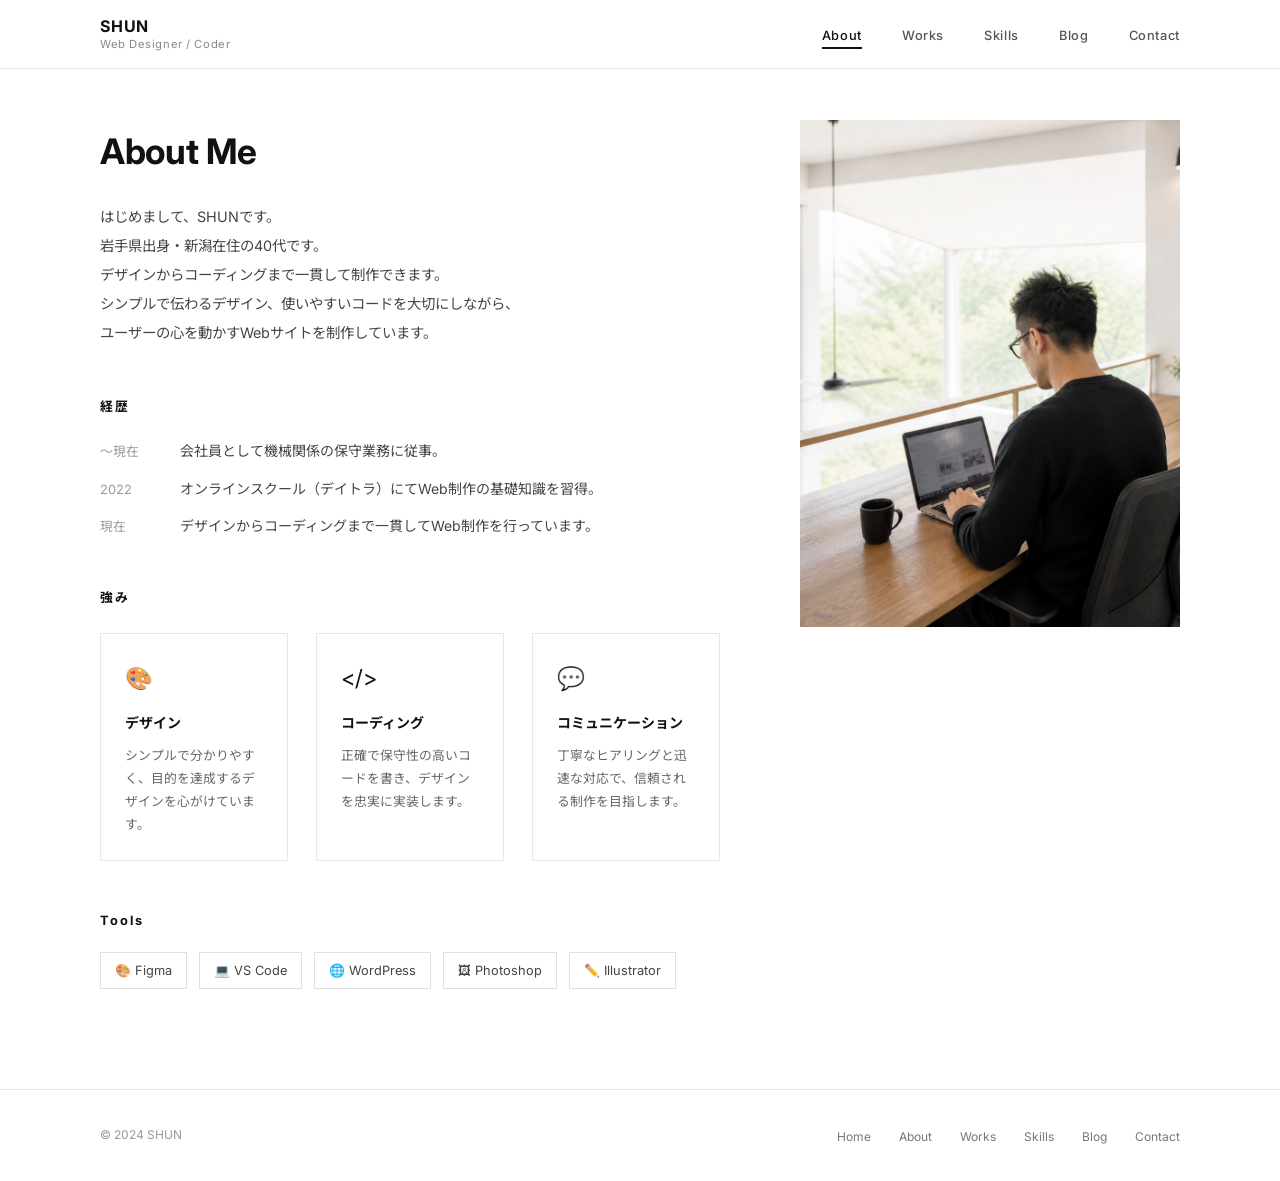
==== about.html @ 6f205052 "Initial commit: ポートフォリオサイト初回アップロード" ====
<!DOCTYPE html>
<html lang="ja">
<head>
  <meta charset="UTF-8">
  <meta name="viewport" content="width=device-width, initial-scale=1.0">
  <title>About | SHUN</title>
  <link rel="stylesheet" href="css/style.css">
</head>
<body>

  <!-- ナビゲーション -->
  <header>
    <nav>
      <a href="index.html" class="nav-logo">
        <span class="nav-logo-name">SHUN</span>
        <span class="nav-logo-sub">Web Designer / Coder</span>
      </a>
      <ul class="nav-links">
        <li><a href="about.html" class="active">About</a></li>
        <li><a href="works.html">Works</a></li>
        <li><a href="skills.html">Skills</a></li>
        <li><a href="blog.html">Blog</a></li>
        <li><a href="contact.html">Contact</a></li>
      </ul>
      <button class="hamburger" id="hamburger" aria-label="メニューを開く">
        <span></span><span></span><span></span>
      </button>
    </nav>
  </header>
  <div class="mobile-nav-overlay" id="mobile-nav-overlay"></div>
  <nav class="mobile-nav" id="mobile-nav">
    <ul>
      <li><a href="about.html" class="active">About</a></li>
      <li><a href="works.html">Works</a></li>
      <li><a href="skills.html">Skills</a></li>
      <li><a href="blog.html">Blog</a></li>
      <li><a href="contact.html">Contact</a></li>
    </ul>
  </nav>

  <!-- About -->
  <main class="about-page">
    <div class="container">
      <div class="about-grid">

        <!-- メインコンテンツ（左） -->
        <div class="about-main">
          <h1 class="section-title">About Me</h1>
          <p class="about-intro">
            はじめまして、SHUNです。<br>
            岩手県出身・新潟在住の40代です。<br>
            デザインからコーディングまで一貫して制作できます。<br>
            シンプルで伝わるデザイン、使いやすいコードを大切にしながら、<br>
            ユーザーの心を動かすWebサイトを制作しています。
          </p>

          <!-- 経歴 -->
          <div class="about-career">
            <h3>経歴</h3>
            <ul class="career-list">
              <li class="career-item">
                <span class="career-year">〜現在</span>
                <span class="career-desc">会社員として機械関係の保守業務に従事。</span>
              </li>
              <li class="career-item">
                <span class="career-year">2022</span>
                <span class="career-desc">オンラインスクール（デイトラ）にてWeb制作の基礎知識を習得。</span>
              </li>
              <li class="career-item">
                <span class="career-year">現在</span>
                <span class="career-desc">デザインからコーディングまで一貫してWeb制作を行っています。</span>
              </li>
            </ul>
          </div>

          <!-- 強み -->
          <div class="about-strengths">
            <h3>強み</h3>
            <div class="strengths-grid">
              <div class="strength-item">
                <div class="strength-icon">🎨</div>
                <h4>デザイン</h4>
                <p>シンプルで分かりやすく、目的を達成するデザインを心がけています。</p>
              </div>
              <div class="strength-item">
                <div class="strength-icon">&lt;/&gt;</div>
                <h4>コーディング</h4>
                <p>正確で保守性の高いコードを書き、デザインを忠実に実装します。</p>
              </div>
              <div class="strength-item">
                <div class="strength-icon">💬</div>
                <h4>コミュニケーション</h4>
                <p>丁寧なヒアリングと迅速な対応で、信頼される制作を目指します。</p>
              </div>
            </div>
          </div>

          <!-- Tools -->
          <div class="about-tools">
            <h3>Tools</h3>
            <div class="tools-list">
              <span class="tool-tag">🎨 Figma</span>
              <span class="tool-tag">💻 VS Code</span>
              <span class="tool-tag">🌐 WordPress</span>
              <span class="tool-tag">🖼 Photoshop</span>
              <span class="tool-tag">✏️ Illustrator</span>
            </div>
          </div>
        </div>

        <!-- プロフィール写真（右） -->
        <div class="about-side">
          <!-- images/profile.jpg を用意してください -->
          <img src="images/profile.png" alt="SHUN">
        </div>

      </div>
    </div>
  </main>

  <!-- フッター -->
  <footer>
    <div class="footer-inner">
      <p class="footer-copy">&copy; 2024 SHUN</p>
      <ul class="footer-links">
        <li><a href="index.html">Home</a></li>
        <li><a href="about.html">About</a></li>
        <li><a href="works.html">Works</a></li>
        <li><a href="skills.html">Skills</a></li>
        <li><a href="blog.html">Blog</a></li>
        <li><a href="contact.html">Contact</a></li>
      </ul>
    </div>
  </footer>

  <script src="js/main.js"></script>
</body>
</html>
---- css/style.css ----
/* ========================================
   Google Fonts
======================================== */
@import url('https://fonts.googleapis.com/css2?family=Inter:wght@400;500;600;700&family=Noto+Sans+JP:wght@400;500;700&display=swap');

/* ========================================
   Reset & Base
======================================== */
*, *::before, *::after {
  margin: 0;
  padding: 0;
  box-sizing: border-box;
}

html {
  scroll-behavior: smooth;
}

body {
  font-family: 'Inter', 'Noto Sans JP', sans-serif;
  background-color: #fff;
  color: #111;
  line-height: 1.8;
  font-size: 15px;
}

img {
  max-width: 100%;
  height: auto;
  display: block;
}

a {
  color: inherit;
  text-decoration: none;
}

ul { list-style: none; }

/* ========================================
   共通レイアウト
======================================== */
.container {
  max-width: 1160px;
  margin: 0 auto;
  padding: 0 40px;
}

.section-heading {
  font-size: 0.7rem;
  font-weight: 700;
  letter-spacing: 0.2em;
  color: #111;
  margin-bottom: 12px;
}

.section-title {
  font-size: 2.2rem;
  font-weight: 700;
  letter-spacing: -0.01em;
  margin-bottom: 12px;
}

.section-desc {
  font-size: 0.875rem;
  color: #666;
  margin-bottom: 48px;
}

/* ========================================
   ボタン
======================================== */
.btn {
  display: inline-flex;
  align-items: center;
  gap: 8px;
  padding: 12px 28px;
  border: 1px solid #111;
  color: #111;
  font-size: 0.8rem;
  font-weight: 500;
  letter-spacing: 0.05em;
  transition: background-color 0.25s, color 0.25s;
  cursor: pointer;
  background: transparent;
  font-family: inherit;
}

.btn:hover {
  background-color: #111;
  color: #fff;
}

.btn-dark {
  background-color: #111;
  color: #fff;
}

.btn-dark:hover {
  background-color: #333;
  color: #fff;
}

.btn-link {
  display: inline-flex;
  align-items: center;
  gap: 6px;
  font-size: 0.875rem;
  font-weight: 500;
  border-bottom: 1px solid #111;
  padding-bottom: 2px;
  transition: opacity 0.2s;
}

.btn-link:hover { opacity: 0.6; }

/* ========================================
   ナビゲーション
======================================== */
header {
  position: fixed;
  top: 0;
  left: 0;
  width: 100%;
  z-index: 100;
  background-color: #fff;
  border-bottom: 1px solid #e8e8e8;
}

nav {
  display: flex;
  justify-content: space-between;
  align-items: center;
  height: 68px;
  max-width: 1160px;
  margin: 0 auto;
  padding: 0 40px;
}

.nav-logo {
  display: flex;
  flex-direction: column;
  line-height: 1.3;
}

.nav-logo-name {
  font-size: 1rem;
  font-weight: 700;
  letter-spacing: 0.05em;
}

.nav-logo-sub {
  font-size: 0.7rem;
  color: #888;
  letter-spacing: 0.05em;
}

.nav-links {
  display: flex;
  gap: 40px;
}

.nav-links a {
  font-size: 0.8rem;
  font-weight: 500;
  letter-spacing: 0.05em;
  color: #555;
  padding-bottom: 4px;
  border-bottom: 2px solid transparent;
  transition: color 0.2s, border-color 0.2s;
}

.nav-links a:hover,
.nav-links a.active {
  color: #111;
  border-bottom-color: #111;
}

/* ========================================
   フッター
======================================== */
footer {
  border-top: 1px solid #e8e8e8;
  padding: 32px 0;
}

.footer-inner {
  display: flex;
  justify-content: space-between;
  align-items: center;
  max-width: 1160px;
  margin: 0 auto;
  padding: 0 40px;
}

.footer-copy {
  font-size: 0.75rem;
  color: #999;
}

.footer-links {
  display: flex;
  gap: 28px;
}

.footer-links a {
  font-size: 0.75rem;
  color: #777;
  transition: color 0.2s;
}

.footer-links a:hover { color: #111; }

/* ========================================
   Home - Hero
======================================== */
.hero {
  padding-top: 68px;
  display: grid;
  grid-template-columns: 1fr 1fr;
  min-height: 100vh;
}

.hero-content {
  display: flex;
  flex-direction: column;
  justify-content: center;
  padding: 80px 60px 80px 80px;
  width: 100%;
}

.hero-title {
  font-size: clamp(2rem, 3.5vw, 3rem);
  font-weight: 700;
  line-height: 1.25;
  letter-spacing: -0.02em;
  margin-bottom: 24px;
}

.hero-desc {
  font-size: 0.9rem;
  color: #555;
  line-height: 1.9;
  margin-bottom: 40px;
}

.hero-image {
  background-color: #f0f0f0;
  overflow: hidden;
}

.hero-image img {
  width: 100%;
  height: 100%;
  object-fit: cover;
}

/* Home - About Preview */
.home-about {
  padding: 100px 0;
  border-top: 1px solid #e8e8e8;
}

.home-about-inner {
  display: grid;
  grid-template-columns: 1fr 1fr;
  gap: 80px;
  align-items: center;
}

.home-about-text .section-heading {
  margin-bottom: 20px;
}

.home-about-text p {
  font-size: 0.9rem;
  color: #444;
  line-height: 2;
  margin-bottom: 16px;
}

.home-about-text .btn-link {
  margin-top: 8px;
}

.home-about-image img {
  width: 100%;
  height: 340px;
  object-fit: cover;
  background-color: #e8e8e8;
}

/* ========================================
   About
======================================== */
.about-page {
  padding: 120px 0 100px;
}

.about-grid {
  display: grid;
  grid-template-columns: 1fr 380px;
  gap: 80px;
  align-items: start;
}

.about-main .section-title {
  margin-bottom: 20px;
}

.about-intro {
  font-size: 0.9rem;
  color: #444;
  line-height: 2;
  margin-bottom: 48px;
}

/* 経歴 */
.about-career h3 {
  font-size: 0.8rem;
  font-weight: 700;
  letter-spacing: 0.15em;
  margin-bottom: 20px;
  color: #111;
}

.career-list {
  display: flex;
  flex-direction: column;
  gap: 12px;
  margin-bottom: 48px;
}

.career-item {
  display: grid;
  grid-template-columns: 60px 1fr;
  gap: 20px;
  font-size: 0.875rem;
}

.career-year {
  color: #999;
  font-size: 0.8rem;
  padding-top: 2px;
}

.career-desc { color: #444; }

/* 強み */
.about-strengths h3 {
  font-size: 0.8rem;
  font-weight: 700;
  letter-spacing: 0.15em;
  margin-bottom: 24px;
  color: #111;
}

.strengths-grid {
  display: grid;
  grid-template-columns: repeat(3, 1fr);
  gap: 28px;
  margin-bottom: 48px;
}

.strength-item {
  padding: 24px;
  border: 1px solid #e8e8e8;
}

.strength-icon {
  font-size: 1.4rem;
  margin-bottom: 12px;
}

.strength-item h4 {
  font-size: 0.875rem;
  font-weight: 700;
  margin-bottom: 8px;
}

.strength-item p {
  font-size: 0.8rem;
  color: #666;
  line-height: 1.8;
}

/* Tools */
.about-tools h3 {
  font-size: 0.8rem;
  font-weight: 700;
  letter-spacing: 0.15em;
  margin-bottom: 20px;
  color: #111;
}

.tools-list {
  display: flex;
  flex-wrap: wrap;
  gap: 12px;
}

.tool-tag {
  display: inline-flex;
  align-items: center;
  gap: 6px;
  padding: 6px 14px;
  border: 1px solid #e0e0e0;
  font-size: 0.8rem;
  color: #444;
}

/* About サイド写真 */
.about-side img {
  width: 100%;
  aspect-ratio: 3 / 4;
  object-fit: cover;
  background-color: #e8e8e8;
}

/* ========================================
   Works
======================================== */
.works-page {
  padding: 120px 0 100px;
}

.works-page .section-title {
  margin-bottom: 6px;
}

/* フィルタータブ */
.works-filter {
  display: flex;
  gap: 0;
  margin-bottom: 48px;
  border-bottom: 1px solid #e8e8e8;
}

.filter-btn {
  padding: 10px 24px;
  font-size: 0.8rem;
  font-weight: 500;
  color: #888;
  background: none;
  border: none;
  border-bottom: 2px solid transparent;
  cursor: pointer;
  transition: color 0.2s, border-color 0.2s;
  margin-bottom: -1px;
  font-family: inherit;
}

.filter-btn:hover,
.filter-btn.active {
  color: #111;
  border-bottom-color: #111;
}

/* Works グリッド */
.works-grid {
  display: grid;
  grid-template-columns: repeat(3, 1fr);
  gap: 32px;
  margin-bottom: 56px;
}

.work-item {
  cursor: pointer;
}

.work-item[data-hidden="true"] {
  display: none;
}

.work-thumb {
  position: relative;
  overflow: hidden;
  background-color: #f0f0f0;
  margin-bottom: 16px;
}

.work-thumb img {
  width: 100%;
  aspect-ratio: 4 / 3;
  object-fit: cover;
  transition: transform 0.4s ease;
}

.work-item:hover .work-thumb img {
  transform: scale(1.04);
}

.work-info h3 {
  font-size: 0.95rem;
  font-weight: 700;
  margin-bottom: 4px;
}

.work-info p {
  font-size: 0.78rem;
  color: #888;
  letter-spacing: 0.05em;
}

.work-link {
  display: inline-block;
  margin-top: 8px;
  font-size: 0.78rem;
  color: #111;
  border-bottom: 1px solid #111;
  padding-bottom: 1px;
  transition: opacity 0.2s;
}

.work-link:hover { opacity: 0.5; }

.works-more {
  text-align: center;
}

/* ========================================
   Skills
======================================== */
.skills-page {
  padding: 120px 0 100px;
}

.skills-grid {
  display: grid;
  grid-template-columns: 1fr 1fr;
  gap: 80px;
  align-items: start;
}

/* スキルバー */
.skills-main .section-title { margin-bottom: 8px; }
.skills-main .section-desc { margin-bottom: 40px; }

.skill-list {
  display: flex;
  flex-direction: column;
  gap: 24px;
}

.skill-row {
  display: grid;
  grid-template-columns: 160px 1fr 36px;
  align-items: center;
  gap: 16px;
}

.skill-name {
  font-size: 0.875rem;
  color: #333;
}

.skill-bar {
  height: 3px;
  background-color: #e8e8e8;
  border-radius: 2px;
  overflow: hidden;
}

.skill-bar-fill {
  height: 100%;
  background-color: #111;
  border-radius: 2px;
  width: 0;
  transition: width 1.2s ease;
}

.skill-pct {
  font-size: 0.78rem;
  color: #999;
  text-align: right;
}

/* その他スキル */
.skills-side .section-desc { margin-bottom: 24px; }

.skills-side h3 {
  font-size: 0.78rem;
  font-weight: 700;
  letter-spacing: 0.15em;
  color: #111;
  margin-bottom: 16px;
}

.skill-tags {
  display: flex;
  flex-wrap: wrap;
  gap: 10px;
  margin-bottom: 40px;
}

.skill-tag {
  padding: 6px 14px;
  border: 1px solid #e0e0e0;
  font-size: 0.78rem;
  color: #555;
  border-radius: 2px;
}

.skills-side-image img {
  width: 100%;
  height: 280px;
  object-fit: cover;
  background-color: #e8e8e8;
}

/* ========================================
   Blog
======================================== */
.blog-page {
  padding: 120px 0 100px;
}

.blog-list {
  display: flex;
  flex-direction: column;
  gap: 0;
  margin-bottom: 56px;
}

.blog-item {
  display: grid;
  grid-template-columns: 200px 1fr;
  gap: 32px;
  padding: 36px 0;
  border-bottom: 1px solid #e8e8e8;
  align-items: center;
}

.blog-item:first-child {
  border-top: 1px solid #e8e8e8;
}

.blog-thumb img {
  width: 200px;
  height: 130px;
  object-fit: cover;
  background-color: #e8e8e8;
  transition: opacity 0.3s;
}

.blog-item:hover .blog-thumb img {
  opacity: 0.8;
}

.blog-date {
  font-size: 0.78rem;
  color: #999;
  letter-spacing: 0.05em;
  margin-bottom: 10px;
}

.blog-title {
  font-size: 1.05rem;
  font-weight: 700;
  line-height: 1.5;
  margin-bottom: 10px;
  transition: opacity 0.2s;
}

.blog-item:hover .blog-title {
  opacity: 0.6;
}

.blog-excerpt {
  font-size: 0.85rem;
  color: #666;
  line-height: 1.8;
  margin-bottom: 12px;
}

.blog-cat {
  display: inline-block;
  font-size: 0.72rem;
  letter-spacing: 0.1em;
  color: #888;
  border: 1px solid #ddd;
  padding: 2px 10px;
}

.blog-more {
  text-align: center;
}

/* ========================================
   Contact
======================================== */
.contact-page {
  padding: 120px 0 100px;
}

.contact-grid {
  display: grid;
  grid-template-columns: 1fr 360px;
  gap: 80px;
  align-items: start;
}

/* フォーム */
.contact-main .section-title { margin-bottom: 6px; }
.contact-main .section-desc { margin-bottom: 40px; }

.contact-form {
  display: flex;
  flex-direction: column;
  gap: 28px;
}

.form-row {
  display: flex;
  flex-direction: column;
  gap: 6px;
}

.form-row label {
  font-size: 0.78rem;
  font-weight: 600;
  letter-spacing: 0.08em;
  color: #555;
}

.form-row input,
.form-row textarea {
  width: 100%;
  padding: 12px 14px;
  border: 1px solid #e0e0e0;
  background: #fafafa;
  font-family: inherit;
  font-size: 0.875rem;
  color: #111;
  outline: none;
  transition: border-color 0.25s, background 0.25s;
  border-radius: 2px;
}

.form-row input::placeholder,
.form-row textarea::placeholder {
  color: #bbb;
}

.form-row input:focus,
.form-row textarea:focus {
  border-color: #111;
  background: #fff;
}

.form-row textarea {
  min-height: 140px;
  resize: vertical;
}

.contact-form .btn-dark {
  align-self: flex-start;
  padding: 14px 40px;
  font-size: 0.875rem;
  letter-spacing: 0.05em;
  border: none;
}

/* Contact サイド */
.contact-side {
  padding-top: 16px;
}

.contact-sns {
  margin-bottom: 40px;
}

.contact-sns h3 {
  font-size: 0.78rem;
  font-weight: 700;
  letter-spacing: 0.15em;
  color: #111;
  margin-bottom: 16px;
}

.sns-icons {
  display: flex;
  gap: 16px;
}

.sns-icon {
  width: 40px;
  height: 40px;
  border: 1px solid #e0e0e0;
  display: flex;
  align-items: center;
  justify-content: center;
  font-size: 1rem;
  color: #444;
  transition: background 0.2s, color 0.2s, border-color 0.2s;
}

.sns-icon:hover {
  background: #111;
  color: #fff;
  border-color: #111;
}

.contact-email {
  margin-bottom: 40px;
}

.contact-email h3 {
  font-size: 0.78rem;
  font-weight: 700;
  letter-spacing: 0.15em;
  color: #111;
  margin-bottom: 10px;
}

.contact-email a {
  font-size: 0.9rem;
  color: #333;
  border-bottom: 1px solid #ddd;
  padding-bottom: 2px;
  transition: border-color 0.2s;
}

.contact-email a:hover {
  border-color: #111;
}

.contact-side-image img {
  width: 100%;
  height: 260px;
  object-fit: cover;
  background-color: #e8e8e8;
}

/* ========================================
   レスポンシブ
======================================== */
@media (max-width: 900px) {
  .hero {
    grid-template-columns: 1fr;
  }

  .hero-content {
    margin: 0;
    padding: 100px 24px 60px;
    max-width: 100%;
  }

  .hero-image {
    height: 340px;
  }

  .home-about-inner {
    grid-template-columns: 1fr;
    gap: 48px;
  }

  .about-grid {
    grid-template-columns: 1fr;
  }

  .about-side { order: -1; }
  .about-side img { aspect-ratio: 16 / 9; }

  .strengths-grid {
    grid-template-columns: 1fr;
  }

  .works-grid {
    grid-template-columns: repeat(2, 1fr);
  }

  .skills-grid {
    grid-template-columns: 1fr;
  }

  .contact-grid {
    grid-template-columns: 1fr;
  }

  .skill-row {
    grid-template-columns: 130px 1fr 36px;
  }
}

@media (max-width: 640px) {
  .container { padding: 0 20px; }
  nav { padding: 0 20px; }
  .nav-links { display: none; }
  .footer-inner { flex-direction: column; gap: 16px; text-align: center; }
  .footer-links { flex-wrap: wrap; justify-content: center; gap: 16px; }
  .works-grid { grid-template-columns: 1fr; }
  .blog-item { grid-template-columns: 1fr; }
  .blog-thumb img { width: 100%; height: 200px; }
  .section-title { font-size: 1.8rem; }
}

/* ========================================
   ハンバーガーメニュー
======================================== */
.hamburger {
  display: none;
  flex-direction: column;
  justify-content: center;
  gap: 5px;
  width: 36px;
  height: 36px;
  background: none;
  border: none;
  cursor: pointer;
  padding: 4px;
  z-index: 200;
}

.hamburger span {
  display: block;
  width: 100%;
  height: 2px;
  background-color: #111;
  transition: transform 0.3s, opacity 0.3s;
  transform-origin: center;
}

/* × に変化 */
.hamburger.is-open span:nth-child(1) {
  transform: translateY(7px) rotate(45deg);
}
.hamburger.is-open span:nth-child(2) {
  opacity: 0;
}
.hamburger.is-open span:nth-child(3) {
  transform: translateY(-7px) rotate(-45deg);
}

/* モバイルメニュー（右から出るドロワー） */
.mobile-nav-overlay {
  display: none;
  position: fixed;
  inset: 0;
  z-index: 98;
  background: transparent;
  pointer-events: none;
}

.mobile-nav-overlay.is-open {
  pointer-events: auto;
}

.mobile-nav {
  display: none;
  position: fixed;
  top: 0;
  left: 10%;
  width: 90%;
  height: 100%;
  background-color: #fdfbee;
  z-index: 99;
  padding: 100px 32px 40px;
  transform: translateX(100%);
  transition: transform 0.35s ease;
  pointer-events: none;
  overflow-y: auto;
  box-shadow: -4px 0 24px rgba(0, 0, 0, 0.08);
}

.mobile-nav.is-open {
  transform: translateX(0);
  pointer-events: auto;
}

.mobile-nav ul {
  display: flex;
  flex-direction: column;
}

.mobile-nav a {
  display: block;
  padding: 18px 0;
  font-size: 1.1rem;
  font-weight: 600;
  color: #333;
  letter-spacing: 0.08em;
  border-bottom: 1px solid #ede9d0;
  transition: color 0.2s;
}

.mobile-nav a:last-child {
  border-bottom: none;
}

.mobile-nav a:hover,
.mobile-nav a.active {
  color: #111;
}

/* スクロール禁止 */
body.menu-open {
  overflow: hidden;
}

@media (max-width: 640px) {
  .hamburger {
    display: flex;
  }
  .mobile-nav {
    display: block;
  }
  .mobile-nav-overlay {
    display: block;
  }
}
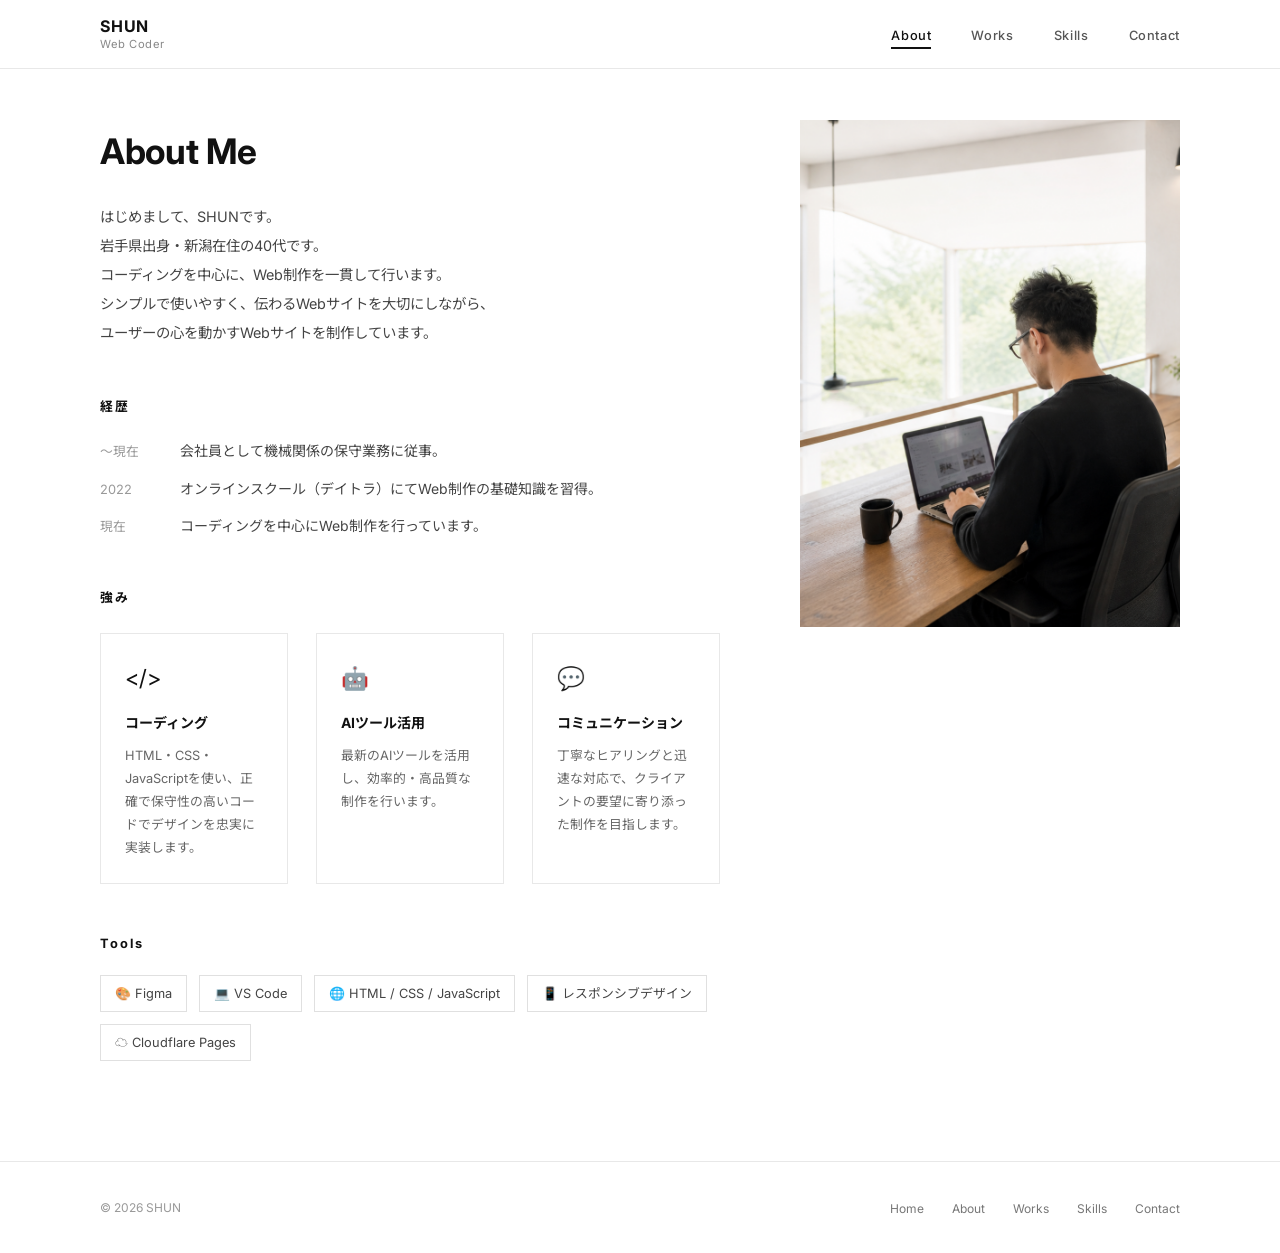
==== commit 6c8d8feb: "About/Skills内容を更新、サンプル作品(work_1, work_2)を追加 - AboutのToolsからPhotoshop/Illustratorを削除しHTML/CSS/JS等に変更 " ====
--- a/about.html
+++ b/about.html
@@ -13,13 +13,12 @@
     <nav>
       <a href="index.html" class="nav-logo">
         <span class="nav-logo-name">SHUN</span>
-        <span class="nav-logo-sub">Web Designer / Coder</span>
+        <span class="nav-logo-sub">Web Coder</span>
       </a>
       <ul class="nav-links">
         <li><a href="about.html" class="active">About</a></li>
         <li><a href="works.html">Works</a></li>
         <li><a href="skills.html">Skills</a></li>
-        <li><a href="blog.html">Blog</a></li>
         <li><a href="contact.html">Contact</a></li>
       </ul>
       <button class="hamburger" id="hamburger" aria-label="メニューを開く">
@@ -33,7 +32,6 @@
       <li><a href="about.html" class="active">About</a></li>
       <li><a href="works.html">Works</a></li>
       <li><a href="skills.html">Skills</a></li>
-      <li><a href="blog.html">Blog</a></li>
       <li><a href="contact.html">Contact</a></li>
     </ul>
   </nav>
@@ -49,8 +47,8 @@
           <p class="about-intro">
             はじめまして、SHUNです。<br>
             岩手県出身・新潟在住の40代です。<br>
-            デザインからコーディングまで一貫して制作できます。<br>
-            シンプルで伝わるデザイン、使いやすいコードを大切にしながら、<br>
+            コーディングを中心に、Web制作を一貫して行います。<br>
+            シンプルで使いやすく、伝わるWebサイトを大切にしながら、<br>
             ユーザーの心を動かすWebサイトを制作しています。
           </p>
 
@@ -68,7 +66,7 @@
               </li>
               <li class="career-item">
                 <span class="career-year">現在</span>
-                <span class="career-desc">デザインからコーディングまで一貫してWeb制作を行っています。</span>
+                <span class="career-desc">コーディングを中心にWeb制作を行っています。</span>
               </li>
             </ul>
           </div>
@@ -78,19 +76,19 @@
             <h3>強み</h3>
             <div class="strengths-grid">
               <div class="strength-item">
-                <div class="strength-icon">🎨</div>
-                <h4>デザイン</h4>
-                <p>シンプルで分かりやすく、目的を達成するデザインを心がけています。</p>
+                <div class="strength-icon">&lt;/&gt;</div>
+                <h4>コーディング</h4>
+                <p>HTML・CSS・JavaScriptを使い、正確で保守性の高いコードでデザインを忠実に実装します。</p>
               </div>
               <div class="strength-item">
-                <div class="strength-icon">&lt;/&gt;</div>
-                <h4>コーディング</h4>
-                <p>正確で保守性の高いコードを書き、デザインを忠実に実装します。</p>
+                <div class="strength-icon">🤖</div>
+                <h4>AIツール活用</h4>
+                <p>最新のAIツールを活用し、効率的・高品質な制作を行います。</p>
               </div>
               <div class="strength-item">
                 <div class="strength-icon">💬</div>
                 <h4>コミュニケーション</h4>
-                <p>丁寧なヒアリングと迅速な対応で、信頼される制作を目指します。</p>
+                <p>丁寧なヒアリングと迅速な対応で、クライアントの要望に寄り添った制作を目指します。</p>
               </div>
             </div>
           </div>
@@ -101,9 +99,9 @@
             <div class="tools-list">
               <span class="tool-tag">🎨 Figma</span>
               <span class="tool-tag">💻 VS Code</span>
-              <span class="tool-tag">🌐 WordPress</span>
-              <span class="tool-tag">🖼 Photoshop</span>
-              <span class="tool-tag">✏️ Illustrator</span>
+              <span class="tool-tag">🌐 HTML / CSS / JavaScript</span>
+              <span class="tool-tag">📱 レスポンシブデザイン</span>
+              <span class="tool-tag">☁️ Cloudflare Pages</span>
             </div>
           </div>
         </div>
@@ -121,13 +119,12 @@
   <!-- フッター -->
   <footer>
     <div class="footer-inner">
-      <p class="footer-copy">&copy; 2024 SHUN</p>
+      <p class="footer-copy">&copy; 2026 SHUN</p>
       <ul class="footer-links">
         <li><a href="index.html">Home</a></li>
         <li><a href="about.html">About</a></li>
         <li><a href="works.html">Works</a></li>
         <li><a href="skills.html">Skills</a></li>
-        <li><a href="blog.html">Blog</a></li>
         <li><a href="contact.html">Contact</a></li>
       </ul>
     </div>
--- a/css/style.css
+++ b/css/style.css
@@ -543,10 +543,11 @@
 }
 
 .skill-row {
-  display: grid;
-  grid-template-columns: 160px 1fr 36px;
+  display: flex;
+  justify-content: space-between;
   align-items: center;
-  gap: 16px;
+  padding: 12px 0;
+  border-bottom: 1px solid #f0f0f0;
 }
 
 .skill-name {
@@ -554,25 +555,28 @@
   color: #333;
 }
 
-.skill-bar {
-  height: 3px;
-  background-color: #e8e8e8;
-  border-radius: 2px;
-  overflow: hidden;
-}
-
-.skill-bar-fill {
-  height: 100%;
+/* レベルバッジ */
+.level-badge {
+  font-size: 0.75rem;
+  font-weight: 600;
+  padding: 4px 12px;
+  border-radius: 20px;
+  white-space: nowrap;
+}
+
+.level-expert {
   background-color: #111;
-  border-radius: 2px;
-  width: 0;
-  transition: width 1.2s ease;
-}
-
-.skill-pct {
-  font-size: 0.78rem;
-  color: #999;
-  text-align: right;
+  color: #fff;
+}
+
+.level-mid {
+  background-color: #e8f4ea;
+  color: #2e7d32;
+}
+
+.level-learning {
+  background-color: #f0f0f0;
+  color: #888;
 }
 
 /* その他スキル */
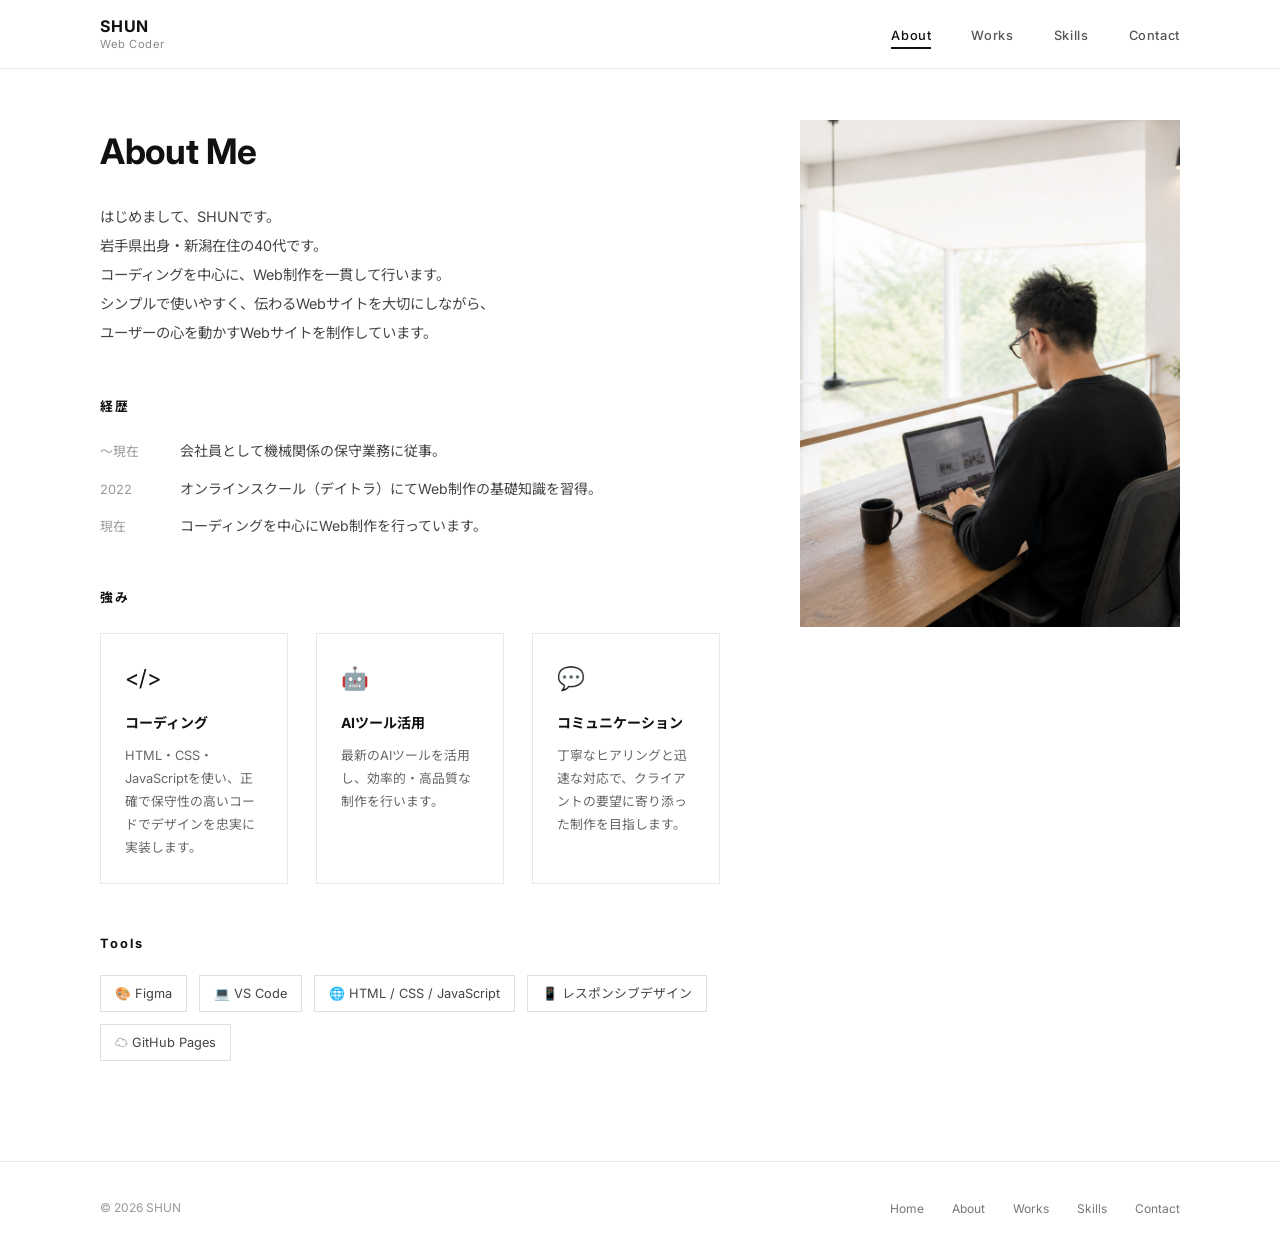
==== commit 4db2bb0b: "サイト整合性の修正 - 孤立ページとなっていたblog.htmlと関連画像を削除 - Cloudflare Pages表記をGitHub Pagesに修正(実際のデプロイ環境と一致させる) - 古いプ" ====
--- a/about.html
+++ b/about.html
@@ -101,14 +101,13 @@
               <span class="tool-tag">💻 VS Code</span>
               <span class="tool-tag">🌐 HTML / CSS / JavaScript</span>
               <span class="tool-tag">📱 レスポンシブデザイン</span>
-              <span class="tool-tag">☁️ Cloudflare Pages</span>
+              <span class="tool-tag">☁️ GitHub Pages</span>
             </div>
           </div>
         </div>
 
         <!-- プロフィール写真（右） -->
         <div class="about-side">
-          <!-- images/profile.jpg を用意してください -->
           <img src="images/profile.png" alt="SHUN">
         </div>
 
--- a/css/style.css
+++ b/css/style.css
@@ -763,6 +763,27 @@
   font-size: 0.875rem;
   letter-spacing: 0.05em;
   border: none;
+}
+
+/* Googleフォーム送信用の非表示フレーム */
+.hidden-form-iframe {
+  display: none;
+}
+
+/* 送信完了メッセージ（通常は非表示、送信後に表示） */
+.form-thanks {
+  display: none;
+  padding: 32px 24px;
+  border: 1px solid #e5e5e5;
+  border-radius: 8px;
+  background: #fafafa;
+  font-size: 0.95rem;
+  line-height: 1.9;
+  color: #333;
+}
+
+.form-thanks.is-visible {
+  display: block;
 }
 
 /* Contact サイド */
